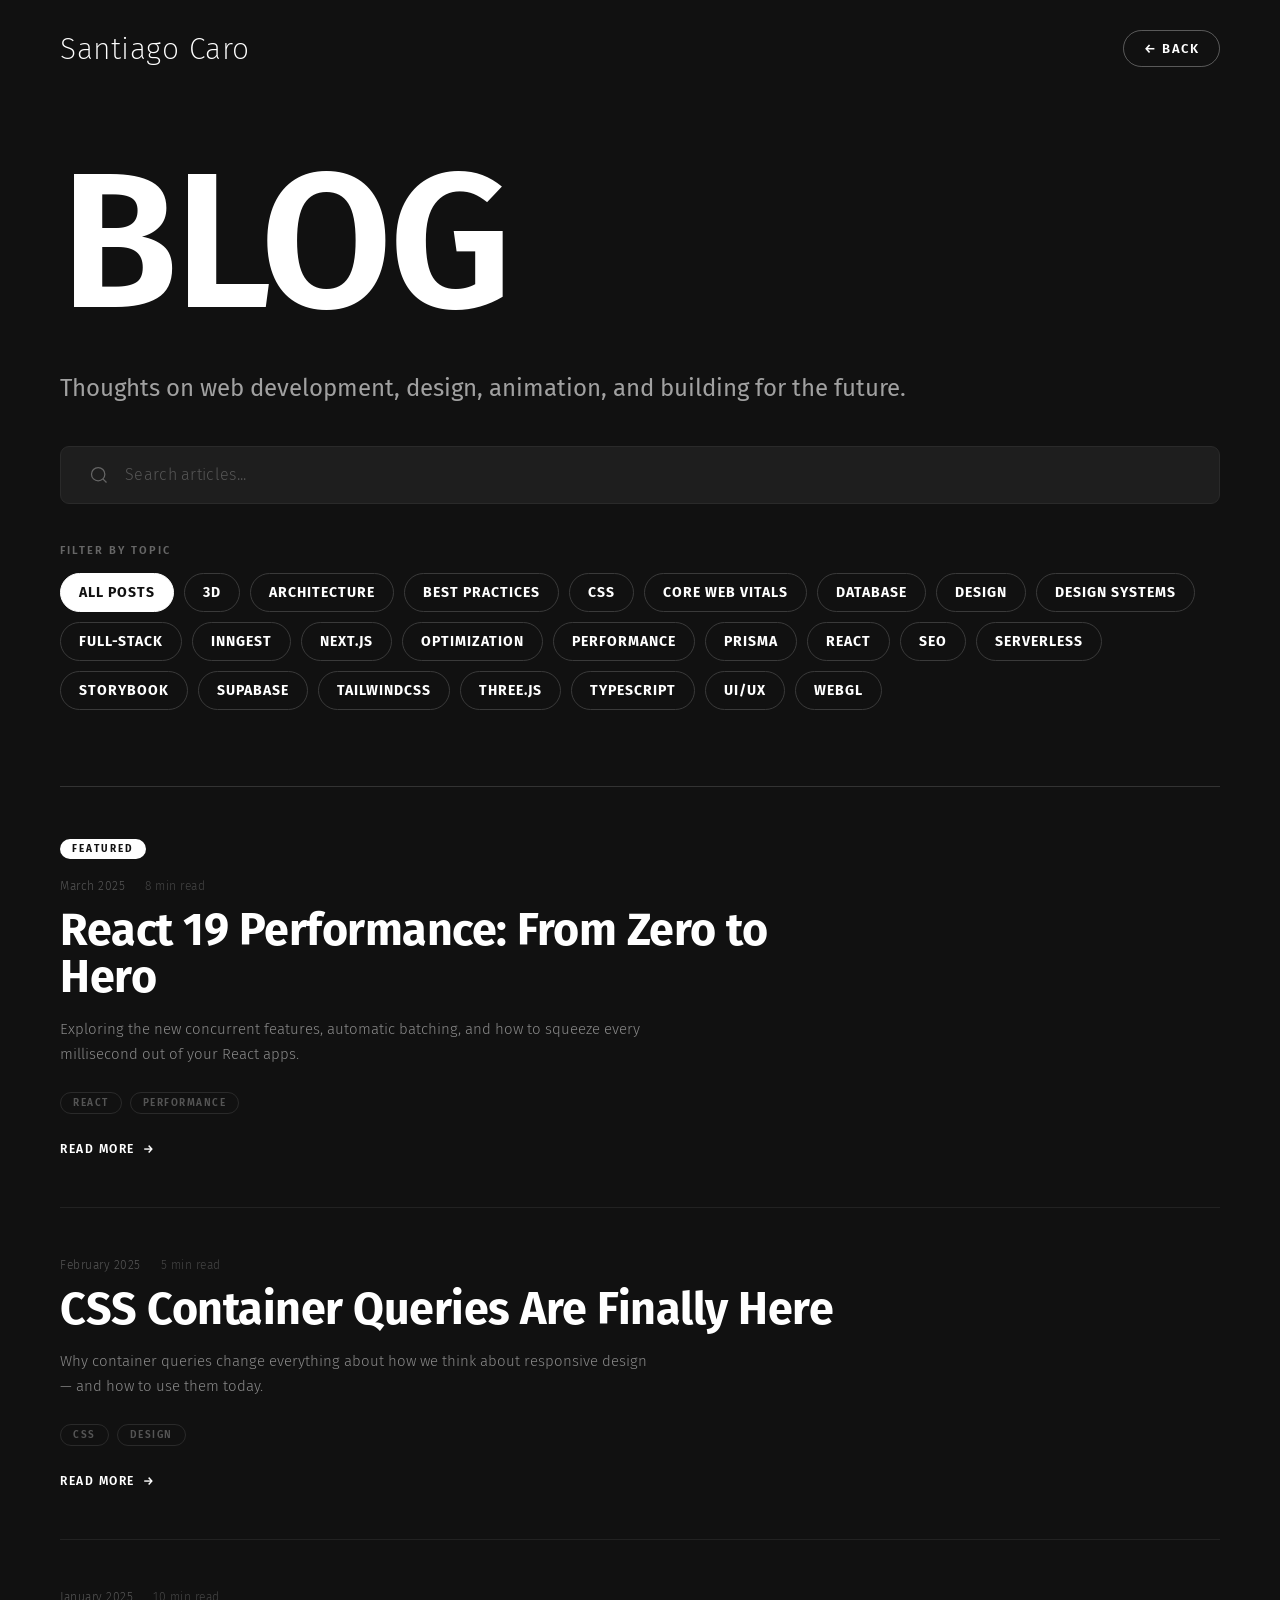
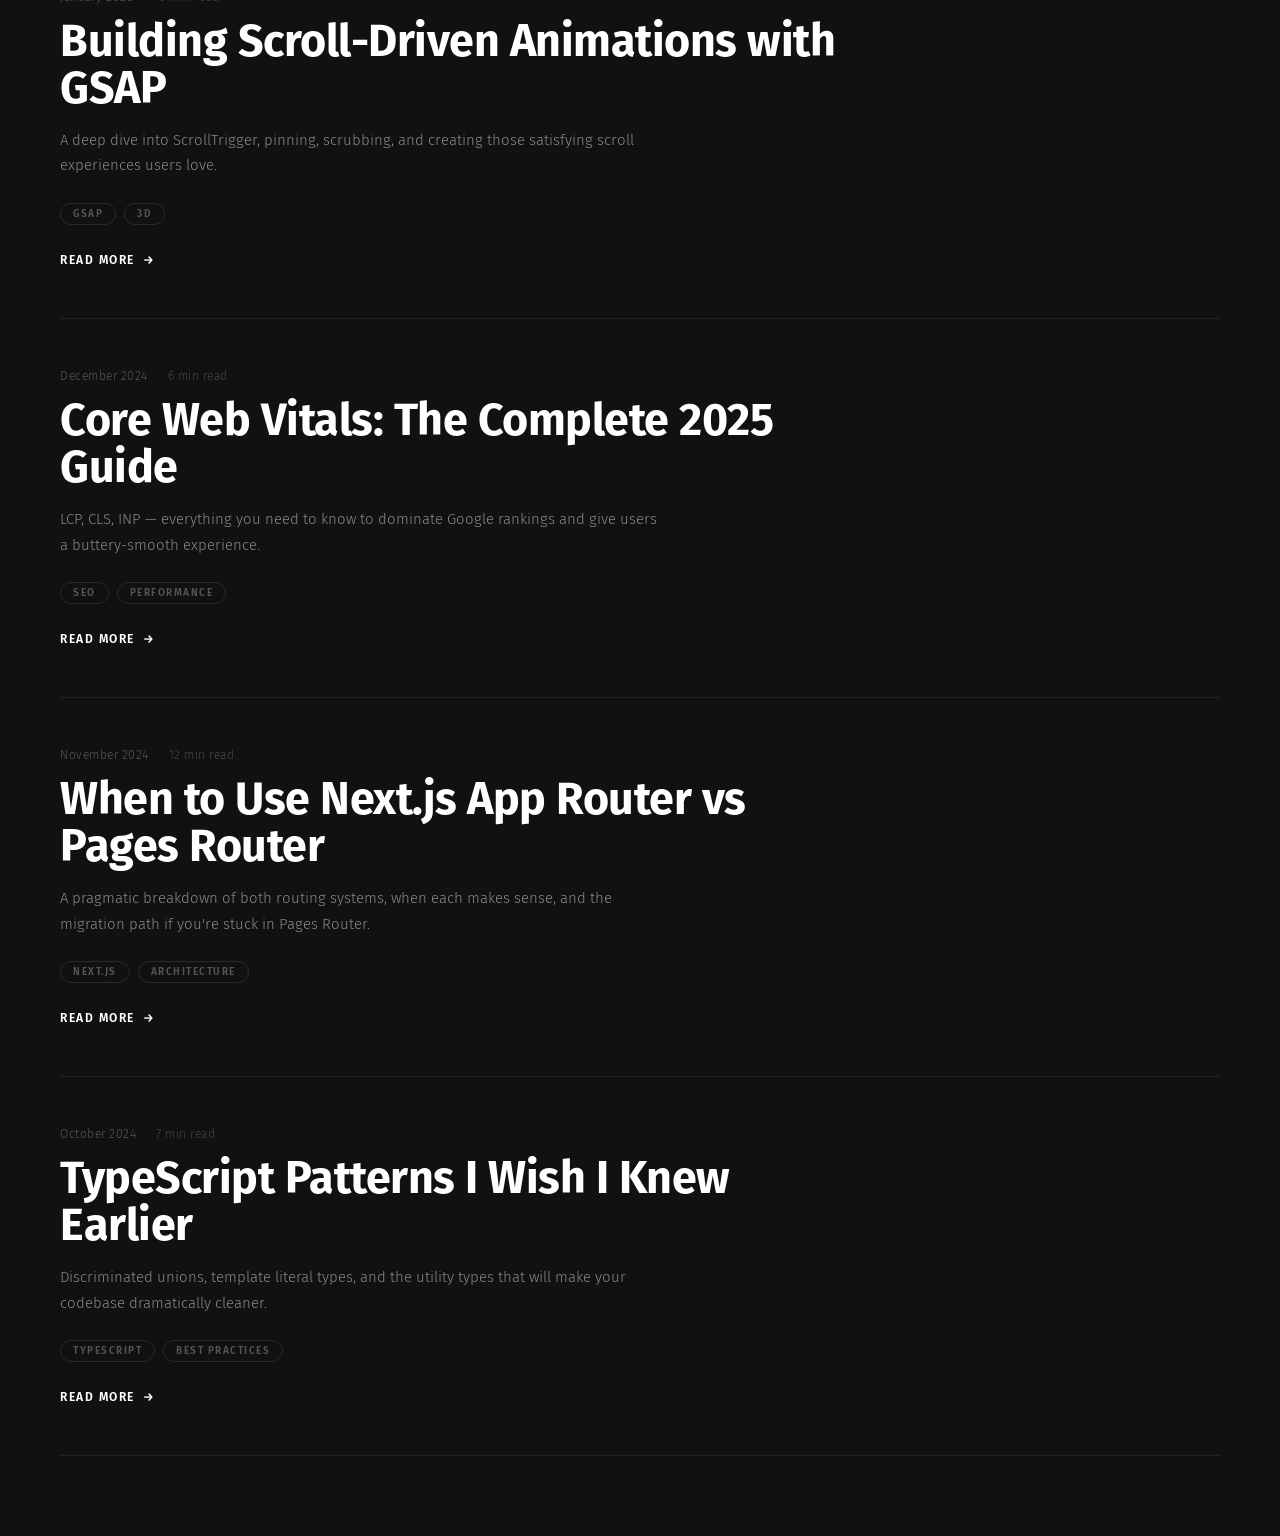
==== blog.html @ 9bd919bc "pagina de html con css" ====
<!DOCTYPE html>
<html lang="en">
<head>
    <meta charset="UTF-8">
    <meta name="viewport" content="width=device-width, initial-scale=1.0">
    <link rel="preconnect" href="https://fonts.googleapis.com">
    <link rel="preconnect" href="https://fonts.gstatic.com" crossorigin>
    <link href="https://fonts.googleapis.com/css2?family=Fira+Sans:ital,wght@0,100;0,200;0,300;0,400;0,500;0,600;0,700;0,800;0,900;1,100;1,200;1,300;1,400;1,500;1,600;1,700;1,800;1,900&display=swap" rel="stylesheet">
    <link rel="stylesheet" href="css/blog.css">
    <title>Blog — Santiago Caro</title>
</head>
<body>

    <header>
        <a href="index.html" class="site-name">Santiago Caro</a>
        <a href="index.html" class="back-btn">← BACK</a>
    </header>

    <main>

        <!-- HERO -->
        <section class="blog-hero">
            <h1 class="blog-title">BLOG</h1>
            <p class="blog-subtitle">Thoughts on web development, design, animation, and building for the future.</p>
        </section>

        <!-- SEARCH + FILTERS -->
        <section class="blog-controls">
            <div class="search-bar">
                <svg class="search-icon" viewBox="0 0 24 24" fill="none" stroke="currentColor" stroke-width="1.5">
                    <circle cx="11" cy="11" r="8"/>
                    <line x1="21" y1="21" x2="16.65" y2="16.65"/>
                </svg>
                <input type="text" id="searchInput" placeholder="Search articles..." />
            </div>

            <div class="filters">
                <span class="filter-label">FILTER BY TOPIC</span>
                <div class="tags" id="tagList">
                    <button class="tag tag-active">ALL POSTS</button>
                    <button class="tag">3D</button>
                    <button class="tag">ARCHITECTURE</button>
                    <button class="tag">BEST PRACTICES</button>
                    <button class="tag">CSS</button>
                    <button class="tag">CORE WEB VITALS</button>
                    <button class="tag">DATABASE</button>
                    <button class="tag">DESIGN</button>
                    <button class="tag">DESIGN SYSTEMS</button>
                    <button class="tag">FULL-STACK</button>
                    <button class="tag">INNGEST</button>
                    <button class="tag">NEXT.JS</button>
                    <button class="tag">OPTIMIZATION</button>
                    <button class="tag">PERFORMANCE</button>
                    <button class="tag">PRISMA</button>
                    <button class="tag">REACT</button>
                    <button class="tag">SEO</button>
                    <button class="tag">SERVERLESS</button>
                    <button class="tag">STORYBOOK</button>
                    <button class="tag">SUPABASE</button>
                    <button class="tag">TAILWINDCSS</button>
                    <button class="tag">THREE.JS</button>
                    <button class="tag">TYPESCRIPT</button>
                    <button class="tag">UI/UX</button>
                    <button class="tag">WEBGL</button>
                </div>
                <p class="filter-status" id="filterStatus"></p>
            </div>
        </section>

        <!-- POSTS LIST -->
        <section class="posts-list" id="postsList">

            <article class="post-item featured" data-tags="react performance">
                <div class="post-badge">FEATURED</div>
                <div class="post-meta">
                    <span class="post-date">March 2025</span>
                    <span class="post-read">8 min read</span>
                </div>
                <h2 class="post-title">React 19 Performance: From Zero to Hero</h2>
                <p class="post-excerpt">Exploring the new concurrent features, automatic batching, and how to squeeze every millisecond out of your React apps.</p>
                <div class="post-tags">
                    <span>REACT</span>
                    <span>PERFORMANCE</span>
                </div>
                <a href="#" class="post-link">READ MORE <span>→</span></a>
            </article>

            <article class="post-item" data-tags="css design ui-ux">
                <div class="post-meta">
                    <span class="post-date">February 2025</span>
                    <span class="post-read">5 min read</span>
                </div>
                <h2 class="post-title">CSS Container Queries Are Finally Here</h2>
                <p class="post-excerpt">Why container queries change everything about how we think about responsive design — and how to use them today.</p>
                <div class="post-tags">
                    <span>CSS</span>
                    <span>DESIGN</span>
                </div>
                <a href="#" class="post-link">READ MORE <span>→</span></a>
            </article>

            <article class="post-item" data-tags="gsap 3d">
                <div class="post-meta">
                    <span class="post-date">January 2025</span>
                    <span class="post-read">10 min read</span>
                </div>
                <h2 class="post-title">Building Scroll-Driven Animations with GSAP</h2>
                <p class="post-excerpt">A deep dive into ScrollTrigger, pinning, scrubbing, and creating those satisfying scroll experiences users love.</p>
                <div class="post-tags">
                    <span>GSAP</span>
                    <span>3D</span>
                </div>
                <a href="#" class="post-link">READ MORE <span>→</span></a>
            </article>

            <article class="post-item" data-tags="seo performance">
                <div class="post-meta">
                    <span class="post-date">December 2024</span>
                    <span class="post-read">6 min read</span>
                </div>
                <h2 class="post-title">Core Web Vitals: The Complete 2025 Guide</h2>
                <p class="post-excerpt">LCP, CLS, INP — everything you need to know to dominate Google rankings and give users a buttery-smooth experience.</p>
                <div class="post-tags">
                    <span>SEO</span>
                    <span>PERFORMANCE</span>
                </div>
                <a href="#" class="post-link">READ MORE <span>→</span></a>
            </article>

            <article class="post-item" data-tags="full-stack architecture next-js">
                <div class="post-meta">
                    <span class="post-date">November 2024</span>
                    <span class="post-read">12 min read</span>
                </div>
                <h2 class="post-title">When to Use Next.js App Router vs Pages Router</h2>
                <p class="post-excerpt">A pragmatic breakdown of both routing systems, when each makes sense, and the migration path if you're stuck in Pages Router.</p>
                <div class="post-tags">
                    <span>NEXT.JS</span>
                    <span>ARCHITECTURE</span>
                </div>
                <a href="#" class="post-link">READ MORE <span>→</span></a>
            </article>

            <article class="post-item" data-tags="typescript best-practices">
                <div class="post-meta">
                    <span class="post-date">October 2024</span>
                    <span class="post-read">7 min read</span>
                </div>
                <h2 class="post-title">TypeScript Patterns I Wish I Knew Earlier</h2>
                <p class="post-excerpt">Discriminated unions, template literal types, and the utility types that will make your codebase dramatically cleaner.</p>
                <div class="post-tags">
                    <span>TYPESCRIPT</span>
                    <span>BEST PRACTICES</span>
                </div>
                <a href="#" class="post-link">READ MORE <span>→</span></a>
            </article>

            <div class="no-results" id="noResults" style="display:none;">
                <p>No articles found. Try a different search or topic.</p>
            </div>

        </section>

    </main>



</body>
</html>
---- css/blog.css ----
* {
    margin: 0;
    padding: 0;
    box-sizing: border-box;
}

body {
    background-color: #111111;
    color: #ffffff;
    font-family: "Fira Sans", sans-serif;
}

/* ── HEADER ── */
header {
    width: 100%;
    padding: 30px 60px;
    display: flex;
    align-items: center;
    justify-content: space-between;
}

.site-name {
    font-size: 30px;
    font-weight: 200;
    letter-spacing: 0.5px;
    color: #ffffff;
    text-decoration: none;
}

.back-btn {
    font-size: 13px;
    font-weight: 600;
    letter-spacing: 1.5px;
    color: #ffffff;
    text-decoration: none;
    border: 1px solid rgba(255,255,255,0.3);
    border-radius: 25px;
    padding: 10px 20px;
    transition: background-color 0.3s, color 0.3s, border-color 0.3s;
}

.back-btn:hover {
    background-color: #ffffff;
    color: #111111;
    border-color: #ffffff;
}

/* ── BLOG HERO ── */
.blog-hero {
    padding: 60px 60px 40px;
}

.blog-title {
    font-size: clamp(80px, 15vw, 200px);
    font-weight: 600;
    line-height: 0.9;
    letter-spacing: -4px;
    text-transform: uppercase;
    color: #ffffff;
    margin-bottom: 40px;
}

.blog-subtitle {
    font-size: clamp(24px, 1.2vw, 18px);
    font-weight: 400;
    color: #a1a1a1;
    max-width: 850px;
    line-height: 1.5;
}


.blog-controls {
    padding: 0 60px 60px;
}

/* Search */
.search-bar {
    display: flex;
    align-items: center;
    gap: 16px;
    background-color: #1e1e1e;
    border: 1px solid #2a2a2a;
    border-radius: 9px;
    padding: 18px 28px;
    margin-bottom: 40px;
    transition: border-color 0.3s;
}

.search-bar:focus-within {
    border-color: #666666;
}

.search-icon {
    width: 20px;
    height: 20px;
    color: #666666;
    flex-shrink: 0;
}

.search-bar input {
    background: transparent;
    border: none;
    outline: none;
    color: #ffffff;
    font-family: "Fira Sans", sans-serif;
    font-size: 16px;
    font-weight: 300;
    width: 100%;
    letter-spacing: 0.3px;
}

.search-bar input::placeholder {
    color: #555555;
}

/* Filters */
.filter-label {
    display: block;
    font-size: 11px;
    font-weight: 600;
    letter-spacing: 2px;
    color: #666666;
    margin-bottom: 16px;
}

.tags {
    display: flex;
    flex-wrap: wrap;
    gap: 10px;
    margin-bottom: 16px;
}

.tag {
    background: transparent;
    border: 1px solid #3a3a3a;
    border-radius: 50px;
    color: #ffffff;
    font-family: "Fira Sans", sans-serif;
    font-size: 14px;
    font-weight: 700;
    letter-spacing: 1px;
    padding: 10px 18px;
    cursor: pointer;
    transition: background-color 0.2s, border-color 0.2s;
}

.tag:hover {
    border-color: #666666;
}

.tag-active {
    background-color: #ffffff;
    border-color: #ffffff;
    color: #111111;
}



/* ── POSTS LIST ── */
.posts-list {
    padding: 0 60px 80px;
    display: flex;
    flex-direction: column;
    gap: 0;
}

.post-item {
    position: relative;
    padding: 50px 0;
    border-top: 1px solid #222222;
    transition: background-color 0.3s;
    cursor: pointer;
}

.post-item:last-of-type {
    border-bottom: 1px solid #222222;
}

.post-item.featured {
    border-top: 1px solid #333333;
}

.post-badge {
    display: inline-block;
    font-size: 10px;
    font-weight: 700;
    letter-spacing: 2px;
    color: #111111;
    background-color: #ffffff;
    border-radius: 50px;
    padding: 4px 12px;
    margin-bottom: 20px;
}

.post-meta {
    display: flex;
    align-items: center;
    gap: 20px;
    margin-bottom: 14px;
}

.post-date {
    font-size: 12px;
    font-weight: 300;
    color: #555555;
    letter-spacing: 0.5px;
}

.post-read {
    font-size: 12px;
    font-weight: 300;
    color: #444444;
    letter-spacing: 0.5px;
}

.post-title {
    font-size: clamp(24px, 3.5vw, 48px);
    font-weight: 700;
    line-height: 1.05;
    letter-spacing: -0.5px;
    color: #ffffff;
    margin-bottom: 16px;
    max-width: 800px;
    transition: color 0.3s;
}

.post-item:hover .post-title {
    color: #cccccc;
}

.post-excerpt {
    font-size: 15px;
    font-weight: 300;
    color: #888888;
    line-height: 1.7;
    max-width: 600px;
    margin-bottom: 24px;
}

.post-tags {
    display: flex;
    gap: 8px;
    margin-bottom: 24px;
}

.post-tags span {
    font-size: 10px;
    font-weight: 600;
    letter-spacing: 1.5px;
    color: #555555;
    border: 1px solid #2a2a2a;
    border-radius: 50px;
    padding: 4px 12px;
}

.post-link {
    display: inline-flex;
    align-items: center;
    gap: 8px;
    font-size: 12px;
    font-weight: 600;
    letter-spacing: 1.5px;
    color: #ffffff;
    text-decoration: none;
    transition: gap 0.3s;
}

.post-link:hover {
    gap: 14px;
}
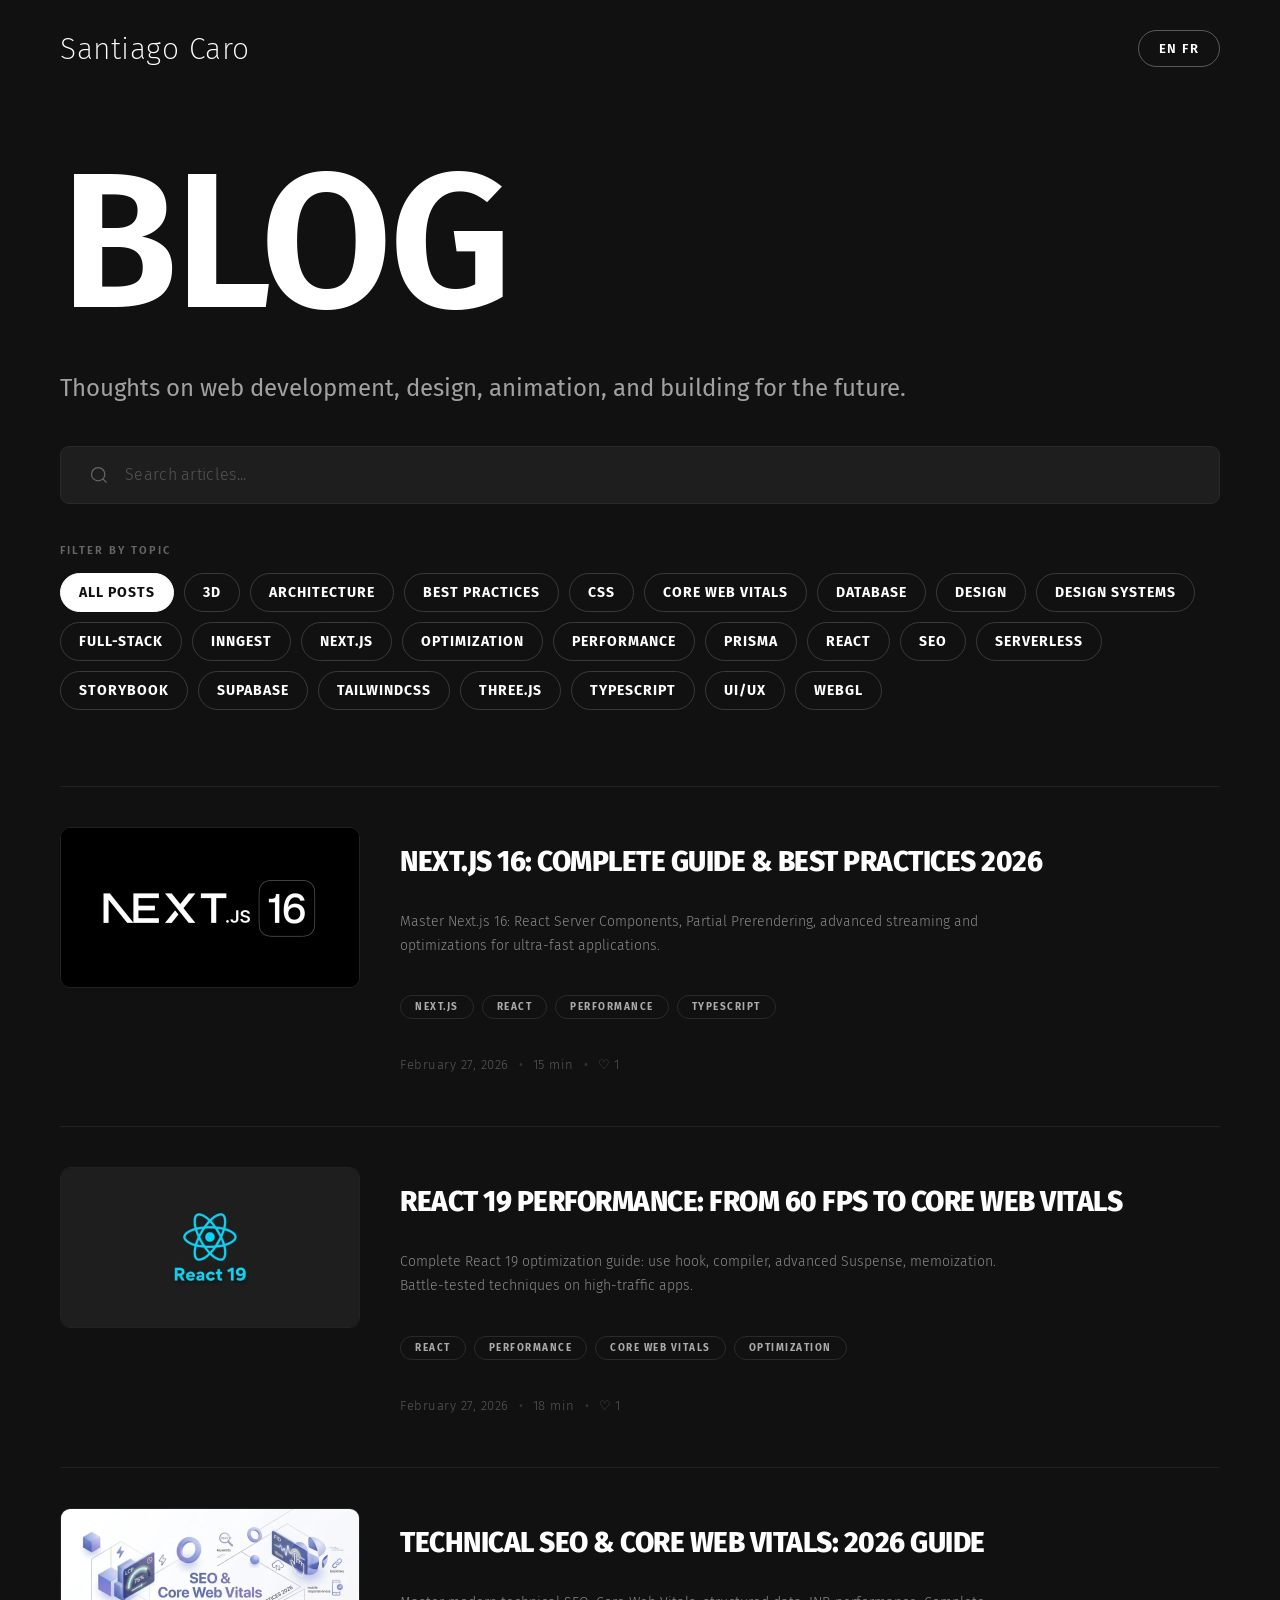
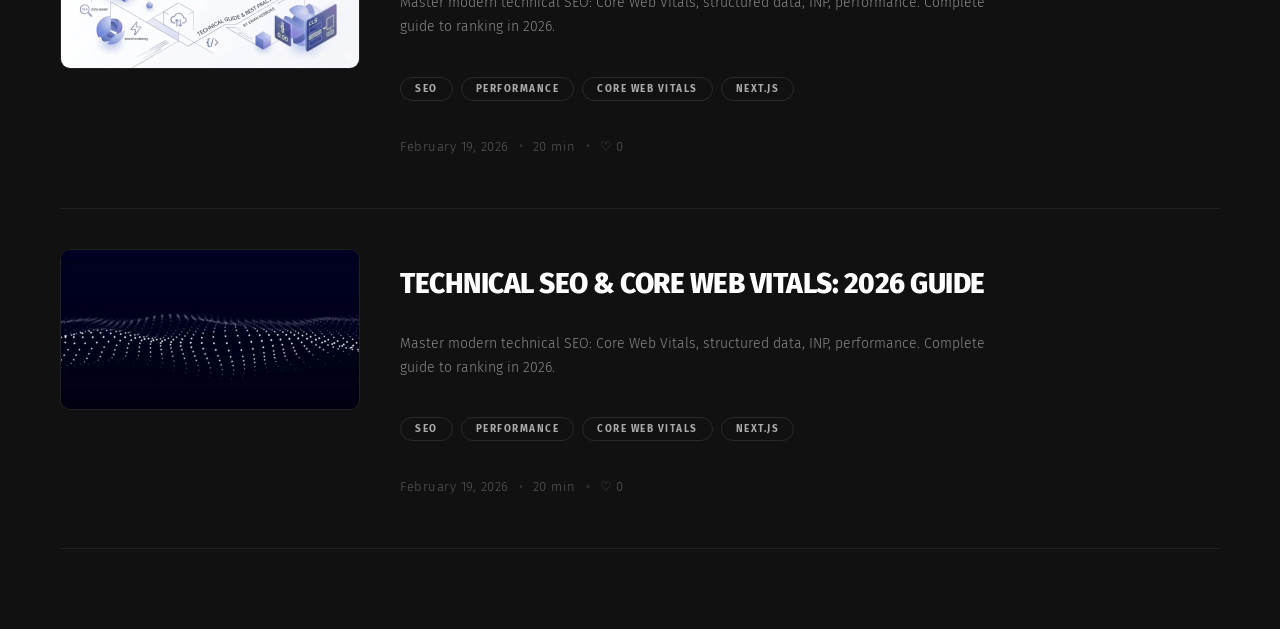
==== commit 871d0737: "blog actualizado" ====
--- a/blog.html
+++ b/blog.html
@@ -13,18 +13,18 @@
 
     <header>
         <a href="index.html" class="site-name">Santiago Caro</a>
-        <a href="index.html" class="back-btn">← BACK</a>
+        <a href="" class="back-btn">EN FR</a>
     </header>
 
     <main>
 
-        <!-- HERO -->
+        
         <section class="blog-hero">
             <h1 class="blog-title">BLOG</h1>
             <p class="blog-subtitle">Thoughts on web development, design, animation, and building for the future.</p>
         </section>
 
-        <!-- SEARCH + FILTERS -->
+        
         <section class="blog-controls">
             <div class="search-bar">
                 <svg class="search-icon" viewBox="0 0 24 24" fill="none" stroke="currentColor" stroke-width="1.5">
@@ -67,97 +67,108 @@
             </div>
         </section>
 
-        <!-- POSTS LIST -->
+        
         <section class="posts-list" id="postsList">
 
-            <article class="post-item featured" data-tags="react performance">
-                <div class="post-badge">FEATURED</div>
-                <div class="post-meta">
-                    <span class="post-date">March 2025</span>
-                    <span class="post-read">8 min read</span>
+            <article class="post-item">
+                <a href="#" class="post-thumbnail">
+                    <div class="post-thumb-inner post-thumb-nextjs">
+                        <img src="img/nextjs-16.webp" alt="" class="thumb-logo">
+                    </div>
+                </a>
+                <div class="post-content">
+                    <h2 class="post-title"><a href="#">NEXT.JS 16: COMPLETE GUIDE & BEST PRACTICES 2026</a></h2>
+                    <p class="post-excerpt">Master Next.js 16: React Server Components, Partial Prerendering, advanced streaming and optimizations for ultra-fast applications.</p>
+                    <div class="post-tags">
+                        <span>NEXT.JS</span>
+                        <span>REACT</span>
+                        <span>PERFORMANCE</span>
+                        <span>TYPESCRIPT</span>
+                    </div>
+                    <div class="post-meta">
+                        <span class="post-date">February 27, 2026</span>
+                        <span class="post-dot">•</span>
+                        <span class="post-read">15 min</span>
+                        <span class="post-dot">•</span>
+                        <span class="post-likes">♡ 1</span>
+                    </div>
                 </div>
-                <h2 class="post-title">React 19 Performance: From Zero to Hero</h2>
-                <p class="post-excerpt">Exploring the new concurrent features, automatic batching, and how to squeeze every millisecond out of your React apps.</p>
-                <div class="post-tags">
-                    <span>REACT</span>
-                    <span>PERFORMANCE</span>
-                </div>
-                <a href="#" class="post-link">READ MORE <span>→</span></a>
             </article>
 
-            <article class="post-item" data-tags="css design ui-ux">
-                <div class="post-meta">
-                    <span class="post-date">February 2025</span>
-                    <span class="post-read">5 min read</span>
+            <article class="post-item">
+                <a href="#" class="post-thumbnail">
+                    <div class="post-thumb-inner post-thumb-nextjs">
+                        <img src="img/react.webp" alt="" class="thumb-logo">
+                    </div>
+                </a>
+                <div class="post-content">
+                    <h2 class="post-title"><a href="#">React 19 Performance: from 60 FPS to Core Web Vitals</a></h2>
+                    <p class="post-excerpt">Complete React 19 optimization guide: use hook, compiler, advanced Suspense, memoization. Battle-tested techniques on high-traffic apps.</p>
+                    <div class="post-tags">
+                        <span>REACT</span>
+                        <span>PERFORMANCE</span>
+                        <span>CORE WEB VITALS</span>
+                        <span>OPTIMIZATION</span>
+                    </div>
+                    <div class="post-meta">
+                        <span class="post-date">February 27, 2026</span>
+                        <span class="post-dot">•</span>
+                        <span class="post-read">18 min</span>
+                        <span class="post-dot">•</span>
+                        <span class="post-likes">♡ 1</span>
+                    </div>
                 </div>
-                <h2 class="post-title">CSS Container Queries Are Finally Here</h2>
-                <p class="post-excerpt">Why container queries change everything about how we think about responsive design — and how to use them today.</p>
-                <div class="post-tags">
-                    <span>CSS</span>
-                    <span>DESIGN</span>
-                </div>
-                <a href="#" class="post-link">READ MORE <span>→</span></a>
             </article>
 
-            <article class="post-item" data-tags="gsap 3d">
-                <div class="post-meta">
-                    <span class="post-date">January 2025</span>
-                    <span class="post-read">10 min read</span>
+            <article class="post-item">
+                <a href="#" class="post-thumbnail">
+                    <div class="post-thumb-inner post-thumb-nextjs">
+                        <img src="img/seo.webp" alt="" class="thumb-logo">
+                    </div>
+                </a>
+                <div class="post-content">
+                    <h2 class="post-title"><a href="#">Technical SEO & Core Web Vitals: 2026 Guide</a></h2>
+                    <p class="post-excerpt">Master modern technical SEO: Core Web Vitals, structured data, INP, performance. Complete guide to ranking in 2026.</p>
+                    <div class="post-tags">
+                        <span>SEO</span>
+                        <span>PERFORMANCE</span>
+                        <span>CORE WEB VITALS</span>
+                        <span>NEXT.JS</span>
+                    </div>
+                    <div class="post-meta">
+                        <span class="post-date">February 19, 2026</span>
+                        <span class="post-dot">•</span>
+                        <span class="post-read">20 min</span>
+                        <span class="post-dot">•</span>
+                        <span class="post-likes">♡ 0</span>
+                    </div>
                 </div>
-                <h2 class="post-title">Building Scroll-Driven Animations with GSAP</h2>
-                <p class="post-excerpt">A deep dive into ScrollTrigger, pinning, scrubbing, and creating those satisfying scroll experiences users love.</p>
-                <div class="post-tags">
-                    <span>GSAP</span>
-                    <span>3D</span>
-                </div>
-                <a href="#" class="post-link">READ MORE <span>→</span></a>
             </article>
 
-            <article class="post-item" data-tags="seo performance">
-                <div class="post-meta">
-                    <span class="post-date">December 2024</span>
-                    <span class="post-read">6 min read</span>
+            <article class="post-item">
+                <a href="#" class="post-thumbnail">
+                    <div class="post-thumb-inner post-thumb-nextjs">
+                        <img src="img/webgl.webp" alt="" class="thumb-logo">
+                    </div>
+                </a>
+                <div class="post-content">
+                    <h2 class="post-title"><a href="#">Technical SEO & Core Web Vitals: 2026 Guide</a></h2>
+                    <p class="post-excerpt">Master modern technical SEO: Core Web Vitals, structured data, INP, performance. Complete guide to ranking in 2026.</p>
+                    <div class="post-tags">
+                        <span>SEO</span>
+                        <span>PERFORMANCE</span>
+                        <span>CORE WEB VITALS</span>
+                        <span>NEXT.JS</span>
+                    </div>
+                    <div class="post-meta">
+                        <span class="post-date">February 19, 2026</span>
+                        <span class="post-dot">•</span>
+                        <span class="post-read">20 min</span>
+                        <span class="post-dot">•</span>
+                        <span class="post-likes">♡ 0</span>
+                    </div>
                 </div>
-                <h2 class="post-title">Core Web Vitals: The Complete 2025 Guide</h2>
-                <p class="post-excerpt">LCP, CLS, INP — everything you need to know to dominate Google rankings and give users a buttery-smooth experience.</p>
-                <div class="post-tags">
-                    <span>SEO</span>
-                    <span>PERFORMANCE</span>
-                </div>
-                <a href="#" class="post-link">READ MORE <span>→</span></a>
             </article>
-
-            <article class="post-item" data-tags="full-stack architecture next-js">
-                <div class="post-meta">
-                    <span class="post-date">November 2024</span>
-                    <span class="post-read">12 min read</span>
-                </div>
-                <h2 class="post-title">When to Use Next.js App Router vs Pages Router</h2>
-                <p class="post-excerpt">A pragmatic breakdown of both routing systems, when each makes sense, and the migration path if you're stuck in Pages Router.</p>
-                <div class="post-tags">
-                    <span>NEXT.JS</span>
-                    <span>ARCHITECTURE</span>
-                </div>
-                <a href="#" class="post-link">READ MORE <span>→</span></a>
-            </article>
-
-            <article class="post-item" data-tags="typescript best-practices">
-                <div class="post-meta">
-                    <span class="post-date">October 2024</span>
-                    <span class="post-read">7 min read</span>
-                </div>
-                <h2 class="post-title">TypeScript Patterns I Wish I Knew Earlier</h2>
-                <p class="post-excerpt">Discriminated unions, template literal types, and the utility types that will make your codebase dramatically cleaner.</p>
-                <div class="post-tags">
-                    <span>TYPESCRIPT</span>
-                    <span>BEST PRACTICES</span>
-                </div>
-                <a href="#" class="post-link">READ MORE <span>→</span></a>
-            </article>
-
-            <div class="no-results" id="noResults" style="display:none;">
-                <p>No articles found. Try a different search or topic.</p>
-            </div>
 
         </section>
 
--- a/css/blog.css
+++ b/css/blog.css
@@ -10,7 +10,7 @@
     font-family: "Fira Sans", sans-serif;
 }
 
-/* ── HEADER ── */
+
 header {
     width: 100%;
     padding: 30px 60px;
@@ -45,7 +45,7 @@
     border-color: #ffffff;
 }
 
-/* ── BLOG HERO ── */
+
 .blog-hero {
     padding: 60px 60px 40px;
 }
@@ -73,7 +73,7 @@
     padding: 0 60px 60px;
 }
 
-/* Search */
+
 .search-bar {
     display: flex;
     align-items: center;
@@ -113,7 +113,7 @@
     color: #555555;
 }
 
-/* Filters */
+
 .filter-label {
     display: block;
     font-size: 11px;
@@ -156,7 +156,7 @@
 
 
 
-/* ── POSTS LIST ── */
+
 .posts-list {
     padding: 0 60px 80px;
     display: flex;
@@ -269,3 +269,111 @@
     gap: 14px;
 }
 
+.post-item {
+    display: flex;
+    align-items: flex-start;
+    gap: 40px;
+    padding: 40px 0;
+    border-top: 1px solid #222222;
+}
+
+.post-thumbnail {
+    flex-shrink: 0;
+    width: 300px;
+    height: 200px;
+    border-radius: 10px;
+    overflow: hidden;
+    text-decoration: none;
+}
+
+.post-thumb-inner {
+    width: 100%;
+    height: 100%;
+    display: flex;
+    flex-direction: column;
+    align-items: center;
+    justify-content: center;
+    gap: 10px;
+}
+
+.post-thumb-nextjs {
+    background-color: #0a0a0a;
+    border: 1px solid #222;
+    border-radius: 10px;
+    height: 161px;
+    width: 300px;
+    overflow: hidden;
+}
+
+.thumb-logo {
+    height: 161px;
+    width: 300px;
+    object-fit: contain;
+    transition: all 1s ease;
+}
+
+.posts-list:hover .thumb-logo{
+    filter: brightness(0.7);
+    transform: scale(1.2);
+    height: 161px;
+    width: 300px;
+}
+
+.thumb-logo span { font-size: 14px; }
+
+.post-content {
+    display: flex;
+    flex-direction: column;
+    gap: 14px;
+    flex: 1;
+    padding-top: 6px;
+}
+
+.post-title a {
+    font-size: clamp(18px, 2.2vw, 28px);
+    font-weight: 800;
+    line-height: 1.1;
+    text-transform: uppercase;
+    color: #ffffff;
+    text-decoration: none;
+}
+
+.post-excerpt {
+    font-size: 14px;
+    font-weight: 300;
+    color: #888888;
+    line-height: 1.7;
+}
+
+.post-tags {
+    display: flex;
+    flex-wrap: wrap;
+    gap: 8px;
+}
+
+.post-tags span {
+    font-size: 10px;
+    font-weight: 700;
+    letter-spacing: 1.5px;
+    color: #aaaaaa;
+    border: 1px solid #2a2a2a;
+    border-radius: 50px;
+    padding: 5px 14px;
+}
+
+.post-meta {
+    display: flex;
+    align-items: center;
+    gap: 10px;
+}
+
+.post-date, .post-read, .post-likes {
+    font-size: 13px;
+    font-weight: 300;
+    color: #555555;
+}
+
+.post-dot {
+    color: #333333;
+    font-size: 12px;
+}
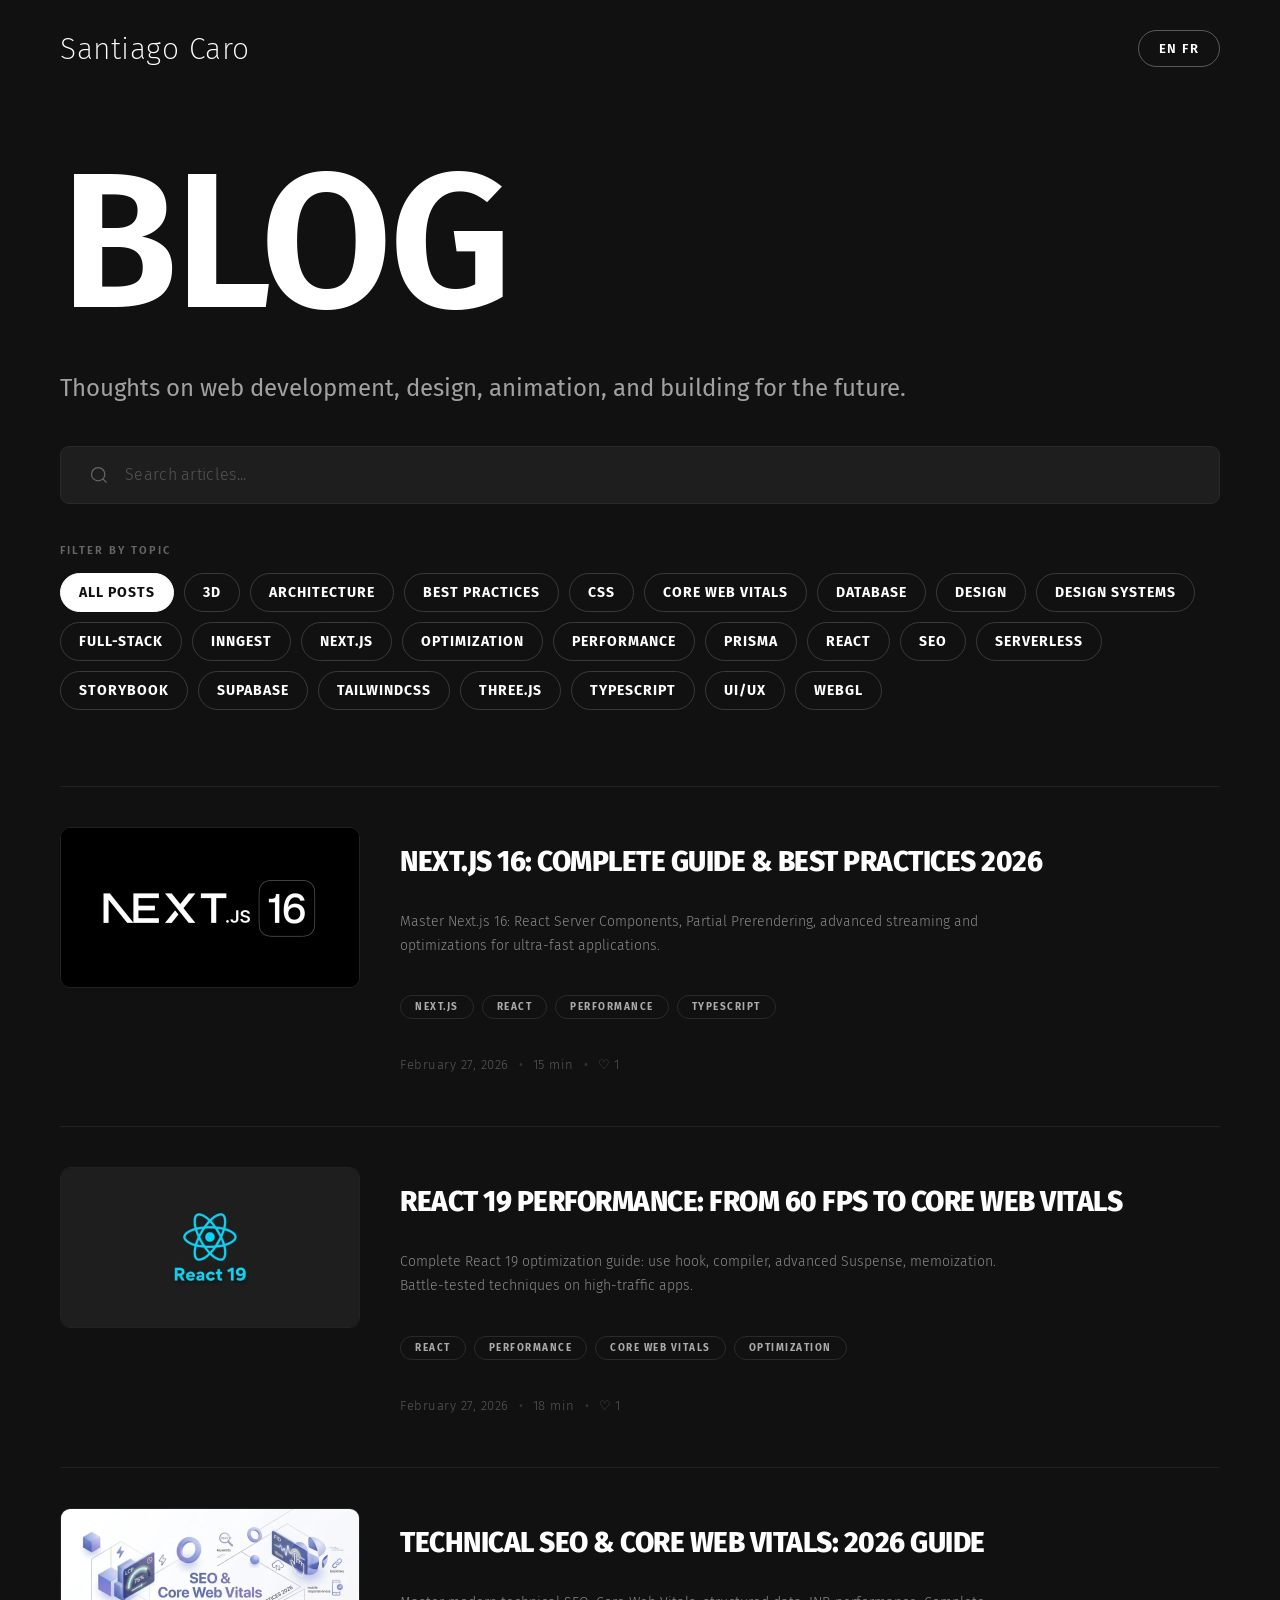
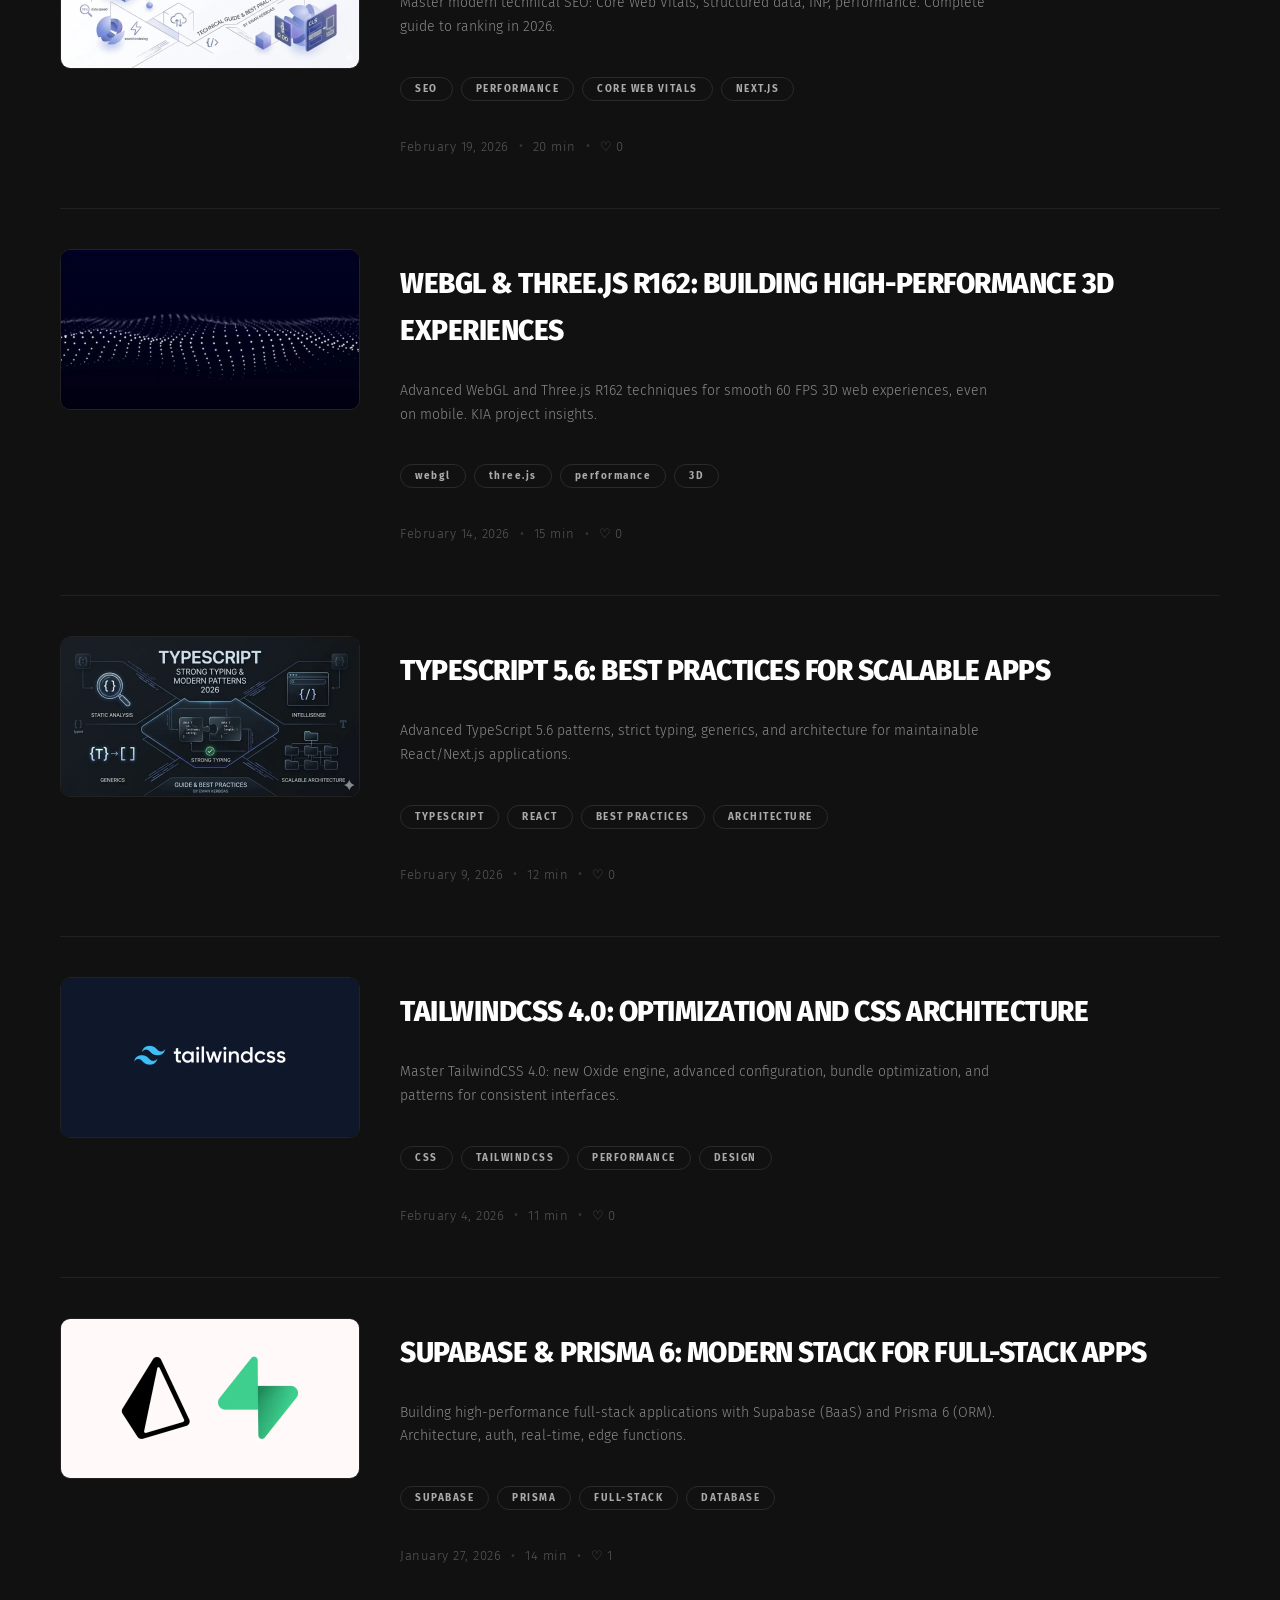
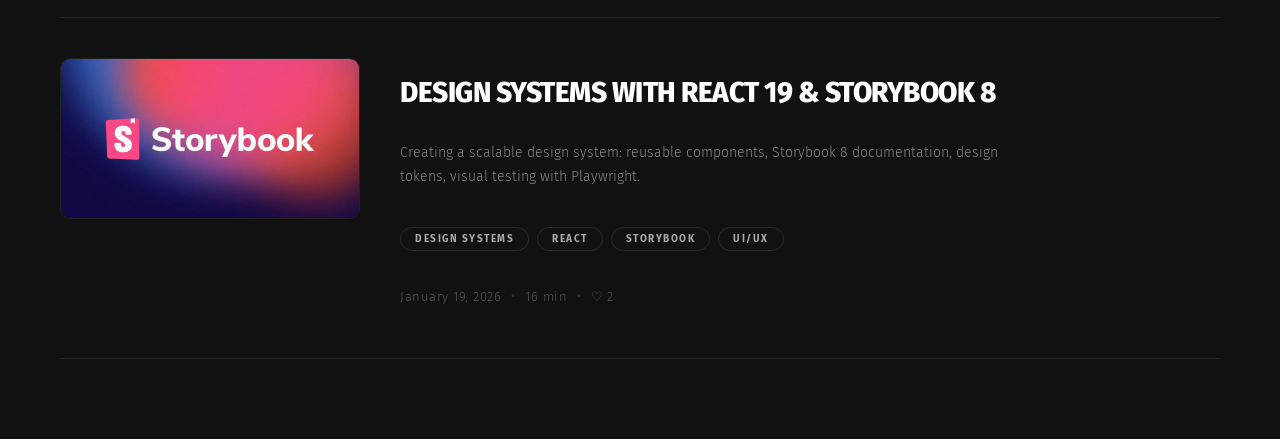
==== commit 36ff5e00: "actualizada" ====
--- a/blog.html
+++ b/blog.html
@@ -152,23 +152,143 @@
                     </div>
                 </a>
                 <div class="post-content">
-                    <h2 class="post-title"><a href="#">Technical SEO & Core Web Vitals: 2026 Guide</a></h2>
-                    <p class="post-excerpt">Master modern technical SEO: Core Web Vitals, structured data, INP, performance. Complete guide to ranking in 2026.</p>
+                    <h2 class="post-title"><a href="#">WebGL & Three.js R162: building high-performance 3D experiences</a></h2>
+                    <p class="post-excerpt">Advanced WebGL and Three.js R162 techniques for smooth 60 FPS 3D web experiences, even on mobile. KIA project insights.</p>
                     <div class="post-tags">
-                        <span>SEO</span>
-                        <span>PERFORMANCE</span>
-                        <span>CORE WEB VITALS</span>
-                        <span>NEXT.JS</span>
+                        <span>webgl</span>
+                        <span>three.js</span>
+                        <span>performance</span>
+                        <span>3D</span>
                     </div>
                     <div class="post-meta">
-                        <span class="post-date">February 19, 2026</span>
-                        <span class="post-dot">•</span>
-                        <span class="post-read">20 min</span>
+                        <span class="post-date">February 14, 2026</span>
+                        <span class="post-dot">•</span>
+                        <span class="post-read">15 min</span>
                         <span class="post-dot">•</span>
                         <span class="post-likes">♡ 0</span>
                     </div>
                 </div>
             </article>
+            
+            <!-- TYPESCRIPT -->
+<article class="post-item">
+    <a href="#" class="post-thumbnail">
+        <div class="post-thumb-inner post-thumb-nextjs">
+            <img src="img/typescript.webp" alt="" class="thumb-logo">
+        </div>
+    </a>
+    <div class="post-content">
+        <h2 class="post-title">
+            <a href="#">TYPESCRIPT 5.6: BEST PRACTICES FOR SCALABLE APPS</a>
+        </h2>
+        <p class="post-excerpt">
+            Advanced TypeScript 5.6 patterns, strict typing, generics, and architecture for maintainable React/Next.js applications.
+        </p>
+        <div class="post-tags">
+            <span>TYPESCRIPT</span>
+            <span>REACT</span>
+            <span>BEST PRACTICES</span>
+            <span>ARCHITECTURE</span>
+        </div>
+        <div class="post-meta">
+            <span class="post-date">February 9, 2026</span>
+            <span class="post-dot">•</span>
+            <span class="post-read">12 min</span>
+            <span class="post-dot">•</span>
+            <span class="post-likes">♡ 0</span>
+        </div>
+    </div>
+</article>
+
+<!-- TAILWIND -->
+<article class="post-item">
+    <a href="#" class="post-thumbnail">
+        <div class="post-thumb-inner post-thumb-nextjs">
+            <img src="img/tailwind.webp" alt="" class="thumb-logo">
+        </div>
+    </a>
+    <div class="post-content">
+        <h2 class="post-title">
+            <a href="#">TAILWINDCSS 4.0: OPTIMIZATION AND CSS ARCHITECTURE</a>
+        </h2>
+        <p class="post-excerpt">
+            Master TailwindCSS 4.0: new Oxide engine, advanced configuration, bundle optimization, and patterns for consistent interfaces.
+        </p>
+        <div class="post-tags">
+            <span>CSS</span>
+            <span>TAILWINDCSS</span>
+            <span>PERFORMANCE</span>
+            <span>DESIGN</span>
+        </div>
+        <div class="post-meta">
+            <span class="post-date">February 4, 2026</span>
+            <span class="post-dot">•</span>
+            <span class="post-read">11 min</span>
+            <span class="post-dot">•</span>
+            <span class="post-likes">♡ 0</span>
+        </div>
+    </div>
+</article>
+
+<!-- SUPABASE -->
+<article class="post-item">
+    <a href="#" class="post-thumbnail">
+        <div class="post-thumb-inner post-thumb-nextjs">
+            <img src="img/supabase-prisma.webp" alt="" class="thumb-logo">
+        </div>
+    </a>
+    <div class="post-content">
+        <h2 class="post-title">
+            <a href="#">SUPABASE & PRISMA 6: MODERN STACK FOR FULL-STACK APPS</a>
+        </h2>
+        <p class="post-excerpt">
+            Building high-performance full-stack applications with Supabase (BaaS) and Prisma 6 (ORM). Architecture, auth, real-time, edge functions.
+        </p>
+        <div class="post-tags">
+            <span>SUPABASE</span>
+            <span>PRISMA</span>
+            <span>FULL-STACK</span>
+            <span>DATABASE</span>
+        </div>
+        <div class="post-meta">
+            <span class="post-date">January 27, 2026</span>
+            <span class="post-dot">•</span>
+            <span class="post-read">14 min</span>
+            <span class="post-dot">•</span>
+            <span class="post-likes">♡ 1</span>
+        </div>
+    </div>
+</article>
+
+
+<article class="post-item">
+    <a href="#" class="post-thumbnail">
+        <div class="post-thumb-inner post-thumb-nextjs">
+            <img src="img/storybook.webp" alt="" class="thumb-logo">
+        </div>
+    </a>
+    <div class="post-content">
+        <h2 class="post-title">
+            <a href="#">DESIGN SYSTEMS WITH REACT 19 & STORYBOOK 8</a>
+        </h2>
+        <p class="post-excerpt">
+            Creating a scalable design system: reusable components, Storybook 8 documentation, design tokens, visual testing with Playwright.
+        </p>
+        <div class="post-tags">
+            <span>DESIGN SYSTEMS</span>
+            <span>REACT</span>
+            <span>STORYBOOK</span>
+            <span>UI/UX</span>
+        </div>
+        <div class="post-meta">
+            <span class="post-date">January 19, 2026</span>
+            <span class="post-dot">•</span>
+            <span class="post-read">16 min</span>
+            <span class="post-dot">•</span>
+            <span class="post-likes">♡ 2</span>
+        </div>
+    </div>
+</article>
 
         </section>
 
